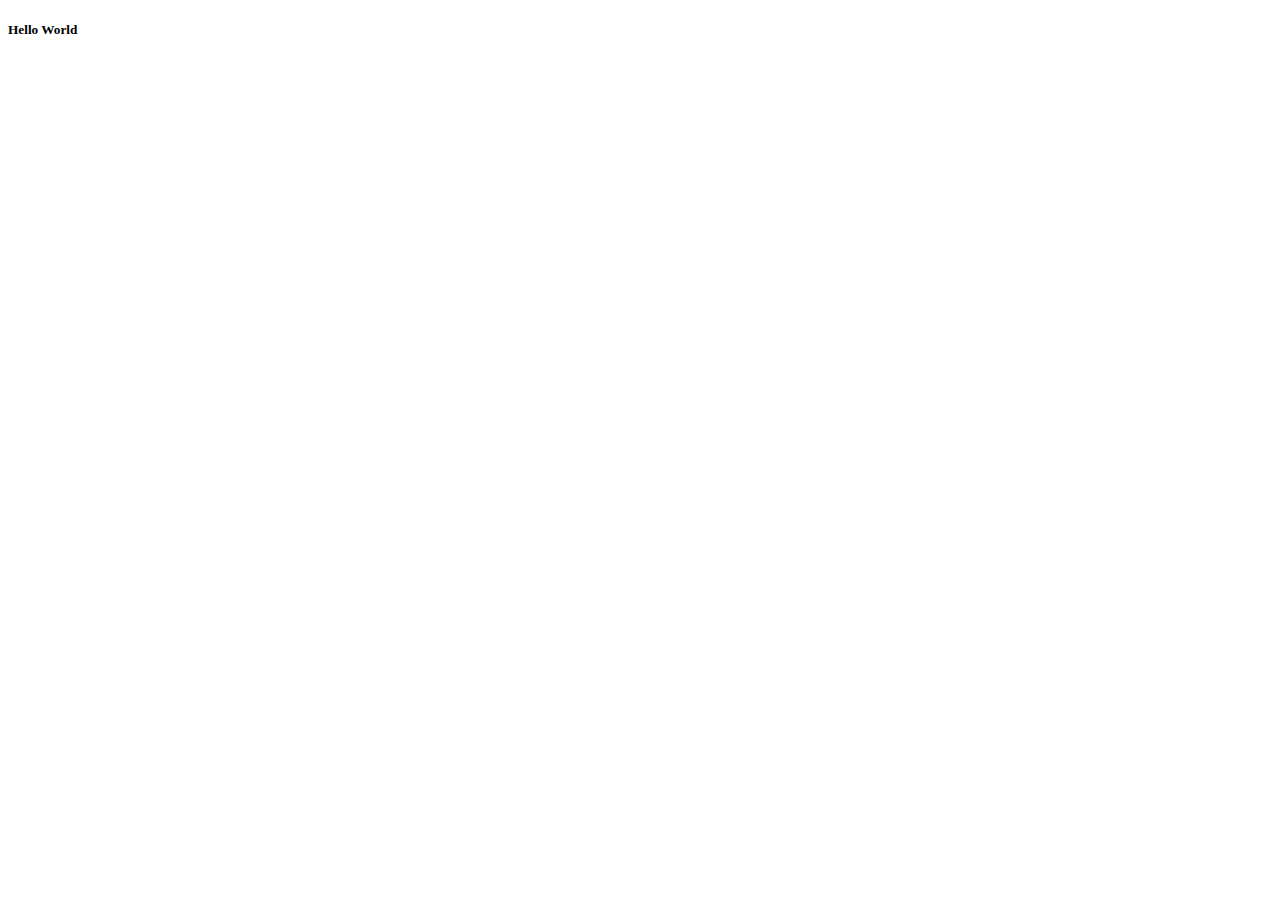
==== index.html @ 35f77bdf "demo" ====
<!DOCTYPE html>
<html lang="en">
<head>
    <meta charset="UTF-8">
    <meta name="viewport" content="width=device-width, initial-scale=1.0">
    <title>Portfolio</title>
</head>
<body>
    <h5>Hello World</h5>
</body>
</html>
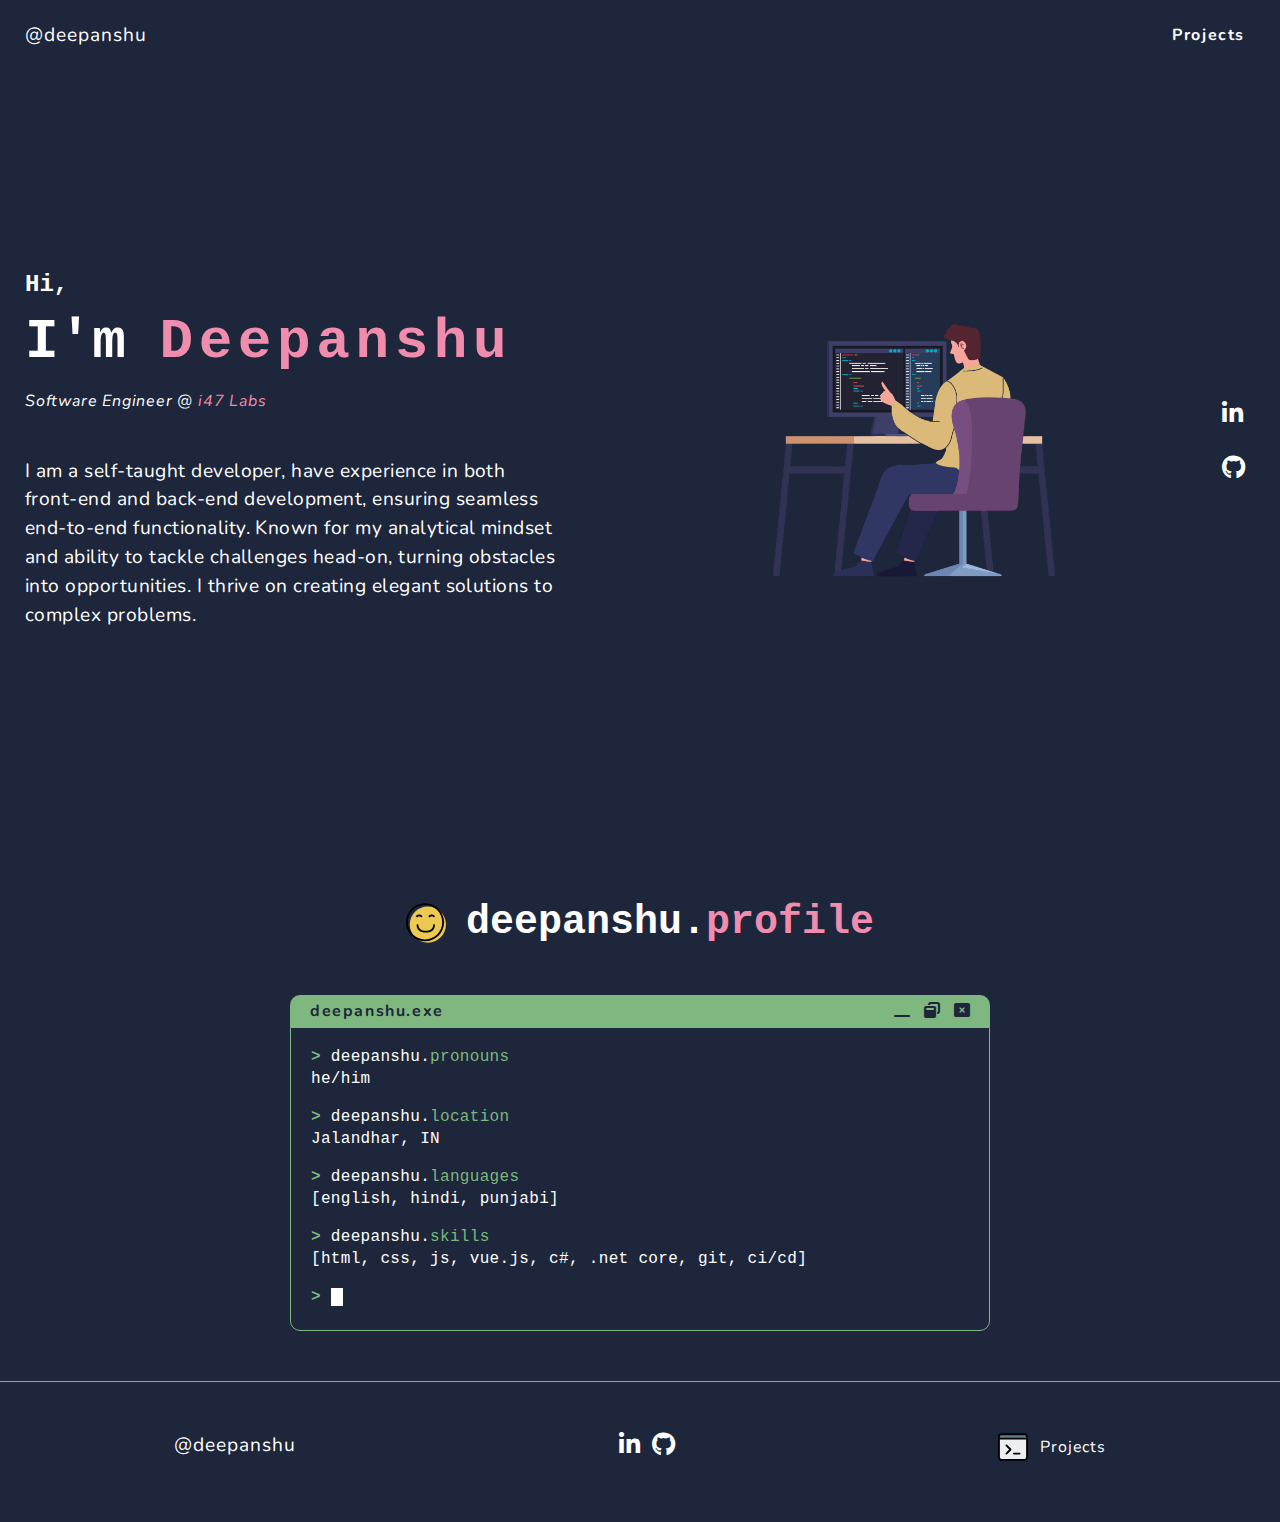
==== commit cc504e92: "initial" ====
--- a/index.html
+++ b/index.html
@@ -1,11 +1,340 @@
-<!DOCTYPE html>
-<html lang="en">
-<head>
-    <meta charset="UTF-8">
-    <meta name="viewport" content="width=device-width, initial-scale=1.0">
-    <title>Portfolio</title>
-</head>
-<body>
-    <h5>Hello World</h5>
-</body>
-</html>+<!DOCTYPE html>
+<html lang="en">
+  <head>
+    <title>Deepanshu</title>
+
+    <link rel="apple-touch-icon" sizes="180x180" href="/apple-touch-icon.png" />
+    <link rel="icon" type="image/png" sizes="32x32" href="/favicon-32x32.png" />
+    <link rel="icon" type="image/png" sizes="16x16" href="/favicon-16x16.png" />
+
+    <meta charset="UTF-8" />
+
+    <meta name="viewport" content="width=device-width, initial-scale=1.0" />
+    <meta name="copyright" content="Deepanshu" />
+    <meta name="description" content="Hi! I'm Deepanshu." />
+    <meta name="robots" content="noindex, nofollow" />
+
+    <link rel="preconnect" href="https://fonts.googleapis.com" />
+    <link rel="preconnect" href="https://fonts.gstatic.com" crossorigin />
+    <link
+      href="https://fonts.googleapis.com/css?family=Nunito"
+      rel="stylesheet"
+    />
+
+    <link
+      rel="stylesheet"
+      href="https://cdnjs.cloudflare.com/ajax/libs/font-awesome/6.2.1/css/all.min.css"
+    />
+
+    <link rel="stylesheet" href="./css/main.css" type="text/css" />
+    <link rel="stylesheet" href="./css/header.css" type="text/css" />
+    <link rel="stylesheet" href="./css/home.css" type="text/css" />
+    <link rel="stylesheet" href="./css/projects.css" type="text/css" />
+    <link rel="stylesheet" href="./css/footer.css" type="text/css" />
+  </head>
+
+  <body>
+    <header class="header">
+      <a href="/" class="header-logo">@deepanshu</a>
+      <nav class="nav">
+        <div class="toggle"><i class="fas fa-bars"></i></div>
+        <ul class="nav-menu">
+          <li class="nav-item"><a href="/projects.html">Projects</a></li>
+        </ul>
+      </nav>
+    </header>
+
+    <main class="main-container home-section">
+      <section id="home">
+        <div class="landing-page-details">
+          <h1 class="small-title">Hi,</h1>
+          <h2 class="big-title">
+            I'm <span class="my-name pink">Deepanshu</span>
+          </h2>
+          <h3 class="medium-title">
+            <em
+              >Software Engineer @
+              <a class="pink" href="https://i47.in/">i47 Labs</a></em
+            >
+          </h3>
+          <div class="short-bio">
+            <p>I am a self-taught developer, have experience in both front-end and back-end development,
+              ensuring seamless end-to-end functionality. Known for my analytical mindset and ability to tackle
+              challenges head-on, turning obstacles into opportunities. I thrive on creating
+              elegant solutions to complex problems.</p>
+          </div>
+        </div>
+        <div class="art-me">
+          <img
+            src="./img/me-icon.png"
+            alt="Icon of me"
+          />
+        </div>
+        <div class="landing-page-socials">
+          <ul>
+            <li class="social-link">
+              <a
+                href="https://www.linkedin.com/in/deepanshur88/"
+                aria-label="LinkedIn"
+                target="_blank"
+              >
+                <i class="fa-brands fa-linkedin-in"></i>
+              </a>
+            </li>
+            <li class="social-link">
+              <a
+                href="https://github.com/deepanshu-dev/"
+                aria-label="GitHub"
+                target="_blank"
+              >
+                <i class="fa-brands fa-github"></i>
+              </a>
+            </li>
+            <!-- <li class="social-link">
+                          <a
+                            href="https://instagram.com/deepanshu"
+                            aria-label="Instagram"
+                            target="_blank"
+                          >
+                            <i class="fa-brands fa-instagram"></i>
+                          </a>
+                        </li>
+                        <li class="social-link">
+                          <a
+                            href="mailto:test@gmail.com"
+                            aria-label="Email"
+                            target="_blank"
+                          >
+                            <i class="fa-regular fa-envelope"></i>
+                          </a>
+                        </li> -->
+          </ul>
+        </div>
+      </section>
+    </main>
+
+    <main class="about-section">
+      <section id="profile">
+        <div class="page-title">
+          <img src="./img/smile.svg" alt="Smile Icon" />
+          <h2>deepanshu.<span class="pink">profile</span></h2>
+        </div>
+
+        <div class="profile-container">
+          <div class="terminal-container">
+            <div class="terminal-header">
+              <div id="terminal-title">deepanshu.exe</div>
+              <div class="right-side-buttons">
+                <i class="fa-solid fa-window-minimize"></i>
+                <i class="fa-solid fa-window-restore"></i>
+                <i class="fa-solid fa-window-close"></i>
+              </div>
+            </div>
+            <div class="terminal-window">
+              <div class="statement">
+                <p class="input">deepanshu.<span class="green">pronouns</span></p>
+                <p class="return">he/him</p>
+              </div>
+              <div class="statement">
+                <p class="input">deepanshu.<span class="green">location</span></p>
+                <p class="return">Jalandhar, IN</p>
+              </div>
+              <!-- <div class="statement">
+                  <p class="input">
+                      deepanshu.<span class="green">resume</span>
+                  </p>
+                  <p class="return">
+                      <a href="/resume.pdf" class="hyperlink">deepanshu.pdf</a>
+                  </p>
+              </div> -->
+              <div class="statement">
+                <p class="input">deepanshu.<span class="green">languages</span></p>
+                <p class="return">[english, hindi, punjabi]</p>
+              </div>
+              <div class="statement">
+                <p class="input">deepanshu.<span class="green">skills</span></p>
+                <p class="return">
+                  [html, css, js, vue.js, c#, .net core, git, ci/cd]
+                </p>
+              </div>
+              <div class="statement">
+                <p class="input bottom"><span></span></p>
+              </div>
+            </div>
+          </div>
+        </div>
+      </section>
+      <section id="education-experience">
+        <!-- <div id="education" class="education-experience-container">
+          <h3>Education</h3>
+          <div class="education-experience-card">
+            <div class="card-info">
+              <h4 class="green">B.Sc. in Information Technology</h4>
+              <p>Doaba College, Jalandhar, IN</p>
+            </div>
+            <div class="card-description">
+              
+            </div>
+          </div>
+
+          <div class="education-experience-card">
+            <div class="card-info">
+              <h4 class="green">Masters in Computer Applications</h4>
+              <p>Lovely Professional University, Phagwara, IN</p>
+            </div>
+            <div class="card-description">
+              
+            </div>
+          </div>
+        </div> -->
+        <!-- <div id="experience" class="education-experience-container">
+          <h3>Experience</h3>
+          <div class="education-experience-card">
+            <div class="card-info">
+              <h4 class="green">Quality Assurance Engineer</h4>
+              <p class="date">May 2022 - Present</p>
+              <p>
+                <a href="https://get.popmenu.com/">Popmenu</a><br />
+                Remote
+              </p>
+            </div>
+            <div class="card-description">
+              <h5>Manual Testing</h5>
+              <p>
+                Develop and execute comprehensive test plans and test cases for
+                manual functional, end-to-end, and regression testing of web
+                applications, ensuring adherence to software requirements and
+                acceptance criteria.
+              </p>
+              <p>
+                Collaborate with cross-functional teams, including software
+                developers, product managers, and UX designers, throughout the
+                SDLC to ensure high-quality delivery of software features,
+                updates, and bug fixes.
+              </p>
+              <p>
+                Create and maintain documentation and resources for product
+                information, testing tools, and methodologies, helping fellow QA
+                engineers and new hires.
+              </p>
+              <h5>Automation</h5>
+              <p>
+                Automate regression testing of specific features in production
+                and staging environments using DataDog Synthetic Tests.
+              </p>
+            </div>
+          </div>
+          <div class="education-experience-card">
+            <div class="card-info">
+              <h4 class="green">Client Support Specialist</h4>
+              <p class="date">Sept 2021 - May 2022</p>
+              <p>
+                <a href="https://get.popmenu.com/">Popmenu</a><br />
+                Remote
+              </p>
+            </div>
+            <div class="card-description">
+              <p>
+                Delivered a consultative approach to build trust and confidence
+                in B2B relationships with restaurateurs, helping them achieve
+                ROI and best practices on their restaurant website.
+              </p>
+              <p>
+                Collaborated with teammates and clients to resolve
+                requests/issues in a timely manner, ensuring proper
+                documentation, notification, escalation, tracking, and follow-up
+                of all incidents.
+              </p>
+              <p>
+                Created and maintained up-to-date documentation and resources to
+                ensure accuracy and relevance of internal and external knowledge
+                bases, improving efficiency and reducing response time.
+              </p>
+            </div>
+          </div>
+        </div> -->
+      </section>
+      <section id="tech-stack">
+        <!-- <h3>Tech Stack</h3>
+        <div class="tech-stack-container">
+          <div class="skill">
+            <img src="./img/git.svg" alt="Git Icon" /><span>Git</span>
+          </div>
+          <div class="skill">
+            <img src="./img/html5.svg" alt="HTML5 Icon" /><span>HTML5</span>
+          </div>
+          <div class="skill">
+            <img src="./img/css3.svg" alt="CSS3 Icon" /><span>CSS3</span>
+          </div>
+          <div class="skill">
+            <img src="./img/markdown.svg" alt="Markdown Icon" /><span
+              >Markdown</span
+            >
+          </div>
+          <div class="skill">
+            <img src="./img/vscode.svg" alt="VS Code Icon" /><span
+              >VS Code</span
+            >
+          </div>
+        </div> -->
+      </section>
+    </main>
+
+    <footer class="footer-container">
+      <div class="footer">
+        <div class="footer-column">
+          <a href="/" class="footer-logo">@deepanshu</a>
+        </div>
+        <div class="footer-column">
+          <div class="socials">
+            <ul>
+              <li class="social-link">
+                <a
+                  href="https://www.linkedin.com/in/deepanshur88/"
+                  aria-label="LinkedIn"
+                  target="_blank"
+                >
+                  <i class="fa-brands fa-linkedin-in"></i>
+                </a>
+              </li>
+              <li class="social-link">
+                <a
+                  href="https://github.com/deepanshu-dev/"
+                  aria-label="GitHub"
+                  target="_blank"
+                >
+                  <i class="fa-brands fa-github"></i>
+                </a>
+              </li>
+              <!-- <li class="social-link">
+                    <a
+                    href="https://instagram.com/deepanshu"
+                    aria-label="Instagram"
+                    target="_blank"
+                    >
+                    <i class="fa-brands fa-instagram"></i>
+                    </a>
+                </li>
+                <li class="social-link">
+                    <a
+                    href="mailto:test@gmail.com"
+                    aria-label="Email"
+                    target="_blank"
+                    >
+                    <i class="fa-solid fa-envelope"></i>
+                    </a>
+                </li> -->
+            </ul>
+          </div>
+        </div>
+        <div class="footer-column">
+          <a href="/projects.html" class="footer-button">
+            <img src="./img/coding.svg" alt="Code Icon" />
+            Projects
+          </a>
+        </div>
+      </div>
+    </footer>
+    <script src="./js/main.js"></script>
+  </body>
+</html>
--- a/css/main.css
+++ b/css/main.css
@@ -0,0 +1,125 @@
+* {
+    margin: 0;
+    padding: 0;
+    box-sizing: border-box;
+    font-family: 'Nunito', sans-serif;
+    font-size: 16px;
+    font-weight: 400;
+    color: #FFFFFF;
+    scroll-behavior: smooth;
+}
+
+body {
+    background-color: #1D263B;
+}
+
+h1, h2, h3 {
+    font-family: 'Fira Mono', monospace;
+}
+
+h2 {
+    margin: 0 auto;
+    text-align: center;
+    font-size: 1.75em;
+    font-weight: 700;
+}
+
+h3 {
+    margin: 0 auto;
+    text-align: center;
+    font-size: 1.4em;
+    font-weight: 700;
+    letter-spacing: 0.1em;
+}
+
+a, span {
+    font-family: inherit;
+    font-size: inherit;
+    font-weight: inherit;
+}
+
+.green {
+    color: #7EB77F;
+}
+
+.bold {
+    font-weight: 700;
+}
+
+.pink {
+    font-family: inherit;
+    font-size: inherit;
+    font-weight: inherit;
+    color: #F08CAE;
+}
+
+ul {
+    list-style-type: none;
+}
+
+.social-link a i {
+    transition: all 0.2s ease;
+}
+
+.social-link a i:hover {
+    color: #F08CAE;
+}
+
+.main-container {
+    margin: 0 auto;
+    padding: 0 25px;
+    text-align: center;
+    max-width: 1600px;
+}
+
+section {
+    margin: 0 auto;
+    display: flex;
+    flex-direction: column;
+    justify-content: center;
+    text-align: left;
+}
+
+section .hyperlink {
+    color: #F08CAE;
+    font-weight: 700;
+    text-decoration: underline;
+    transition: all 0.2s ease;
+}
+
+section .hyperlink:hover {
+    color: #7EB77F;
+}
+
+.section-description {
+    margin: 50px auto 0 auto;
+    text-align: center;
+    max-width: 1000px;
+    line-height: 1.5em;
+    letter-spacing: 0.025em;
+}
+
+.page-title {
+    margin: 0 auto;
+    display: flex;
+    justify-content: center;
+    align-items: center;
+}
+
+.page-title img {
+    height: 40px;
+    width: auto;
+    margin-right: 5px;
+}
+
+@media only screen and (min-width: 768px) {
+    h2 {
+        font-size: 2.5em;
+    }
+    h3 {
+        font-size: 2em;
+    }
+    .page-title img {
+        margin-right: 20px;
+    }
+}--- a/css/header.css
+++ b/css/header.css
@@ -0,0 +1,102 @@
+a {
+    text-decoration: none;
+}
+
+header {
+    margin: 0 auto;
+    width: 100%;
+    max-width: 1600px;
+    display: flex;
+    flex-direction: row;
+    justify-content: space-between;
+    text-align: center;
+    align-items: center;
+    height: 70px;
+    padding: 0 15px;
+    z-index: 2;
+    background-color: #1D263B;
+}
+
+.header-logo {
+    padding: 10px;
+    font-size: 1.2em;
+    letter-spacing: 0.05em;
+}
+
+.nav-menu {
+    list-style-type: none;
+    position: absolute;
+    display: flex;
+    justify-content: space-evenly;
+    flex-direction: column;
+    align-items: center;
+    left: 0;
+}
+
+.nav-item {
+    text-align: center;
+    display: none;
+}
+
+.nav-item a {
+    display: block;
+    padding: 20px;
+    font-weight: 700;
+    width: 100vw;
+    letter-spacing: 0.1em;
+    transition: all 0.2s ease;
+    color: #1D263B;
+}
+
+.nav-item a:hover, .nav-item a:focus {
+    color: #F08CAE;
+    text-decoration: underline;
+}
+
+.active {
+    background-color: white;
+}
+
+.active .nav-item {
+    display: block;
+}
+
+.toggle {
+    padding: 1.1em;
+}
+
+.toggle i {
+    font-size: 2em;
+}
+
+@media only screen and (min-width: 768px) {
+    .nav {
+        display: flex;
+        text-align: center;
+        justify-content: space-between;
+        align-items: center;
+    }
+    .nav-menu {
+        position: relative;
+        align-items: center;
+        flex-direction: row;
+        background-color: #1D263B;
+        height: fit-content;
+        height: -moz-fit-content;
+    }
+    .nav-item {
+        position: relative;
+        display: block;
+        width: fit-content;
+        width: -moz-fit-content;
+        margin: 0;
+    }
+    .nav-item a {
+        width: fit-content;
+        width: -moz-fit-content;
+        color: #FFFFFF;
+    }
+    .toggle {
+        display: none;
+    }
+}--- a/css/home.css
+++ b/css/home.css
@@ -0,0 +1,402 @@
+.main-container {
+    margin: -70px auto 0 auto;
+}
+
+/* --- LANDING PAGE --- */
+
+#home {
+    align-items: center;
+    justify-content: space-between;
+    min-height: 100vh;
+}
+
+.landing-page-details {
+    margin: auto 0;
+    display: flex;
+    flex-direction: column;
+    justify-content: center;
+}
+
+.landing-page-socials ul {
+    display: flex;
+    flex-direction: row;
+    margin-bottom: 20px;
+}
+
+.landing-page-socials ul li a i {
+    font-size: 1.5em;
+    padding: 10px;
+    margin: 0 5px;
+}
+
+.small-title {
+    text-align: left;
+    font-size: 1.5em;
+    font-weight: 700;
+    margin-bottom: 0.5em;
+}
+
+.big-title {
+    margin: 0;
+    text-align: left;
+    font-weight: 700;
+    font-size: 2.75em;
+    letter-spacing: 0;
+}
+
+.my-name {
+    letter-spacing: 0.1em;
+    font-family: 'Fira Code', monospace;
+}
+
+h3 {
+    margin: 5px 0 0 0;
+    text-align: left;
+}
+
+h3 em {
+    color: white;
+    letter-spacing: 0.05em;
+}
+
+h3 a:hover {
+    color: #7EB77F;
+    text-decoration: underline;
+}
+
+.short-bio {
+    margin-top: 1em;
+    display: flex;
+    flex-direction: column;
+    align-items: flex-start;
+}
+
+.short-bio p {
+    margin-top: 25px;
+    font-size: 1.2em;
+    line-height: 1.5em;
+    letter-spacing: 0.025em;
+}
+
+.cta-container {
+    display: flex;
+    justify-content: center;
+}
+
+.cta {
+    display: flex;
+    text-align: center;
+    align-items: center;
+    width: fit-content;
+    width: -moz-fit-content;
+    padding: 10px 12px;
+    border-radius: 15px;
+    border: 1px solid #FFFFFF;
+    font-weight: 700;
+    letter-spacing: 0.05em;
+    color: #1D263B;
+    background-color: #FFFFFF;
+    margin-top: 50px;
+    transition: all 0.2s ease;
+    cursor: pointer;
+}
+
+.cta img {
+    height: 25px;
+    width: 25px;
+}
+
+.cta span {
+    margin-left: 10px;
+    color: #1D263B;
+    font-weight: 700;
+}
+
+.email-button {
+    border: 1px solid #F08CAE;
+    background-color: #F08CAE;
+}
+
+.cta:hover {
+    border: 1px solid #7EB77F;
+    background-color: #7EB77F;
+    padding: 10px 20px;
+}
+
+.art-me {
+    display: none;
+    height: 350px;
+}
+
+.art-me img {
+    height: 100%;
+}
+
+@media only screen and (min-width: 768px) {
+    .big-title {
+        font-size: 3.5em;
+    }
+
+    .short-bio {
+        max-width: 90%;
+    }
+
+    .art-me {
+        display: block;
+    }
+
+    #home {
+        flex-direction: row;
+    }
+
+    .landing-page-socials ul {
+        flex-direction: column;
+    }
+
+    .landing-page-socials ul li a i {
+        margin: 5px 0;
+    }
+
+    .email-container {
+        margin: 0;
+    }
+}
+
+@media only screen and (min-width: 1000px) {
+    #home {
+        gap: 10%;
+    }
+}
+
+h4, h5 {
+    font-weight: 700;
+    letter-spacing: 0.05em;
+}
+
+.date {
+    font-style: italic;
+}
+
+/* --- PROFILE --- */
+
+.profile-container {
+    margin-top: 25px;
+    display: flex;
+    flex-direction: column;
+    align-items: center;
+    padding: 0 25px;
+}
+
+.me-icon-container {
+    width: 200px;
+    height: auto;
+    object-fit: contain;
+    text-align: center;
+}
+
+.me-icon {
+    height: 100%;
+    width: 100%;
+}
+
+.terminal-container {
+    max-width: 700px;
+    width: 100%;
+    margin-top: 25px;
+}
+
+.terminal-header {
+    padding: 5px 20px;
+    display: flex;
+    text-align: center;
+    justify-content: space-between;
+    border-radius: 10px 10px 0 0;
+    background-color: #7EB77F;
+}
+
+#terminal-title {
+    font-weight: 700;
+    color: #1D263B;
+    letter-spacing: 0.1em;
+}
+
+.right-side-buttons i {
+    color: #1D263B;
+}
+
+.right-side-buttons i:not(:last-child) {
+    margin-right: 10px;
+}
+
+.terminal-window {
+    padding: 20px;
+    border-radius: 0 0 10px 10px;
+    text-align: left;
+    border: 1px solid #7EB77F;
+}
+
+.terminal-window div, .terminal-window div p {
+    font-family: 'Fira Code', monospace;
+    letter-spacing: 0.02em;
+}
+
+.terminal-window div:not(:last-child) {
+    margin-bottom: 20px;
+}
+
+.terminal-window div p {
+    margin-bottom: 0.25em;
+}
+
+.input::before {
+    content: ">\A0";
+    color: #7EB77F;
+    font-weight: 700;
+}
+
+.bottom span {
+    content: "\A0";
+    border-right: 12px solid;
+    animation: blink 1s steps(1) infinite;
+}
+
+@keyframes blink {
+    50% {
+        border-color: transparent;
+    }
+}
+
+/* --- EDUCATION & EXPERIENCE --- */
+
+.education-experience-container h3 {
+    margin-bottom: 50px;
+}
+
+#experience {
+    margin-top: 50px;
+}
+
+.education-experience-card {
+    margin-top: 25px;
+}
+
+.card-info p {
+    margin-top: 0.35em;
+}
+
+.card-info p a:hover {
+    color: #F08CAE;
+}
+
+.card-description {
+    margin: 15px 0 0 15px;
+}
+
+.card-description p:not(:first-child) {
+    margin-top: 0.35em;
+}
+
+.card-description p::before {
+    content: ">\A0";
+    color: #7EB77F;
+    font-weight: 700;
+}
+
+.card-description h5:not(:first-child) {
+    margin-top: 10px;
+}
+
+/* --- TECH STACK --- */
+
+.tech-stack-container {
+    margin: 50px auto 0 auto;
+    max-width: 1000px;
+    display: flex;
+    flex-wrap: wrap;
+    text-align: center;
+    justify-content: center;
+    align-items: center;
+}
+
+.skill {
+    border-radius: 12px;
+    margin: 10px;
+    border: 2px solid #7EB77F;
+    padding: 8px 10px;
+    display: flex;
+    align-items: center;
+    text-align: center;
+}
+
+.skill span {
+    margin-left: 10px;
+}
+
+/* --- ALL SOCIAL MEDIA --- */
+
+.social-media-list {
+    margin: 50px auto 0 auto;
+    width: fit-content;
+    width: -moz-fit-content;
+    display: flex;
+    flex-direction: column;
+    text-align: left;
+}
+
+.social-media-item {
+    display: flex;
+    text-align: center;
+    align-items: center;
+    padding: 5px 0;
+}
+
+.social-media-item:hover {
+    color: #F08CAE;
+}
+
+.social-media-item i {
+    margin-right: 15px;
+    font-size: 1.5em;
+}
+
+.social-media-item:not(:last-child) {
+    margin-bottom: 10px;
+}
+
+@media only screen and (min-width: 768px) {
+    /* .profile-container {
+        margin: 50px auto 0 auto;
+        flex-direction: row;
+        justify-content: center;
+        align-items: center;
+        width: 70%;
+    }
+
+    .terminal-container {
+        flex-grow: 1;
+        margin: 0;
+    }
+
+    .me-icon-container {
+        width: 300px;
+        height: auto;
+    } */
+
+    .education-experience-card {
+        display: flex;
+        justify-content: space-between;
+    }
+
+    .card-info {
+        width: 40%;
+    }
+
+    .card-description {
+        width: 60%;
+        margin-top: 0;
+    }
+
+    .section-description {
+        margin: 50px auto 0 auto;
+    }
+}--- a/css/projects.css
+++ b/css/projects.css
@@ -0,0 +1,117 @@
+em {
+    color: #1D263B;
+}
+
+.projects {
+    padding-top: 100px;
+    max-width: 1200px;
+}
+
+.project-cards-container {
+    margin-top: 50px;
+    height: fit-content;
+    height: -moz-fit-content;
+}
+
+.card {
+    display: inline-flex;
+    flex-direction: column;
+    color: #1D263B;
+}
+
+.card:not(:last-child) {
+    margin: 0 auto 2em auto;
+}
+
+.card-preview-img {
+    max-width: 100%;
+    border-radius: 10px 10px 0 0;
+    padding: 5px;
+    background-color: white;
+}
+
+.card-info {
+    padding: 25px;
+    background-color: #FFFFFF;
+    border-radius: 0 0 10px 10px;
+    width: 100%;
+}
+
+.card-info p {
+    margin-top: 0.35em;
+}
+
+.card-info p a:hover {
+    color: #F08CAE;
+}
+
+.has-no-preview .card-info {
+    border-radius: 10px;
+}
+
+.title-and-links {
+    display: flex;
+    justify-content: space-between;
+    align-items: center;
+    margin-bottom: 10px;
+}
+
+.project-title {
+    font-size: 1.2em;
+    font-weight: 700;
+    letter-spacing: 0.05em;
+    color: #1D263B;
+}
+
+.project-links {
+    display: flex;
+    flex-wrap: nowrap;
+}
+
+.project-links a i {
+    padding: 5px;
+}
+
+.project-links a i {
+    color: #F08CAE;
+    font-size: 1.2em;
+    transition: all 0.2s ease;
+}
+
+.project-links a i:hover {
+    font-size: 1.25em;
+    padding: 2px 5px;
+    color: #7EB77F;
+}
+
+.project-links a:last-child {
+    margin-left: 5px;
+}
+
+.project-skills {
+    margin-bottom: 12px;
+    padding-bottom: 12px;
+    border-bottom: 1px solid #7EB77F;
+}
+
+.project-skills span {
+    color: #0FA3B1;
+    font-weight: 700;
+    font-size: 0.9em;
+    letter-spacing: 0.05em;
+}
+
+.project-skills span:not(:last-child) {
+    margin-right: 10px;
+}
+
+.project-description {
+    color: #1D263B;
+}
+
+@media only screen and (min-width: 768px) {
+    .project-cards-container {
+        column-count: 2;
+        column-gap: 2em;
+    }
+}--- a/css/footer.css
+++ b/css/footer.css
@@ -0,0 +1,82 @@
+.footer-container {
+    border-top: 1px solid #7EB77F;
+    margin-top: 50px;
+    padding: 50px 0;
+}
+
+.footer {
+    margin: 0 auto;
+    padding: 0 25px;
+    display: flex;
+    flex-direction: column;
+    justify-content: center;
+    text-align: center;
+    align-items: center;
+    flex-wrap: wrap;
+    gap: 25px;
+}
+
+.footer-column {
+    margin: 0 auto;
+    display: flex;
+    flex-direction: column;
+    align-items: center;
+    align-self: flex-start;
+}
+
+.footer-logo {
+    font-size: 1.2em;
+    /* margin-bottom: 5px; */
+    letter-spacing: 0.05em;
+}
+
+.socials ul {
+    display: flex;
+    flex-direction: row;
+    align-items: center;
+    text-align: center;
+}
+
+.socials ul li:not(:last-child) {
+    margin-right: 12px;
+}
+
+.socials ul li a i {
+    font-size: 1.5em;
+}
+
+.copyright {
+    margin-top: 5px;
+    letter-spacing: 0.05em;
+}
+
+.footer-button {
+    display: flex;
+    text-align: center;
+    align-items: center;
+    letter-spacing: 0.05em;
+    transition: all 0.2s ease;
+}
+
+.footer-button:hover {
+    text-decoration: underline;
+    color: #F08CAE;
+}
+
+.footer-button:not(:last-child) {
+    margin-bottom: 25px;
+}
+
+.footer-button img {
+    margin-right: 12px;
+}
+
+@media only screen and (min-width: 768px) {
+    .footer {
+        margin: 0 auto;
+        padding: 0 25px;
+        flex-direction: row;
+        justify-content: space-between;
+        max-width: 1600px;
+    }
+}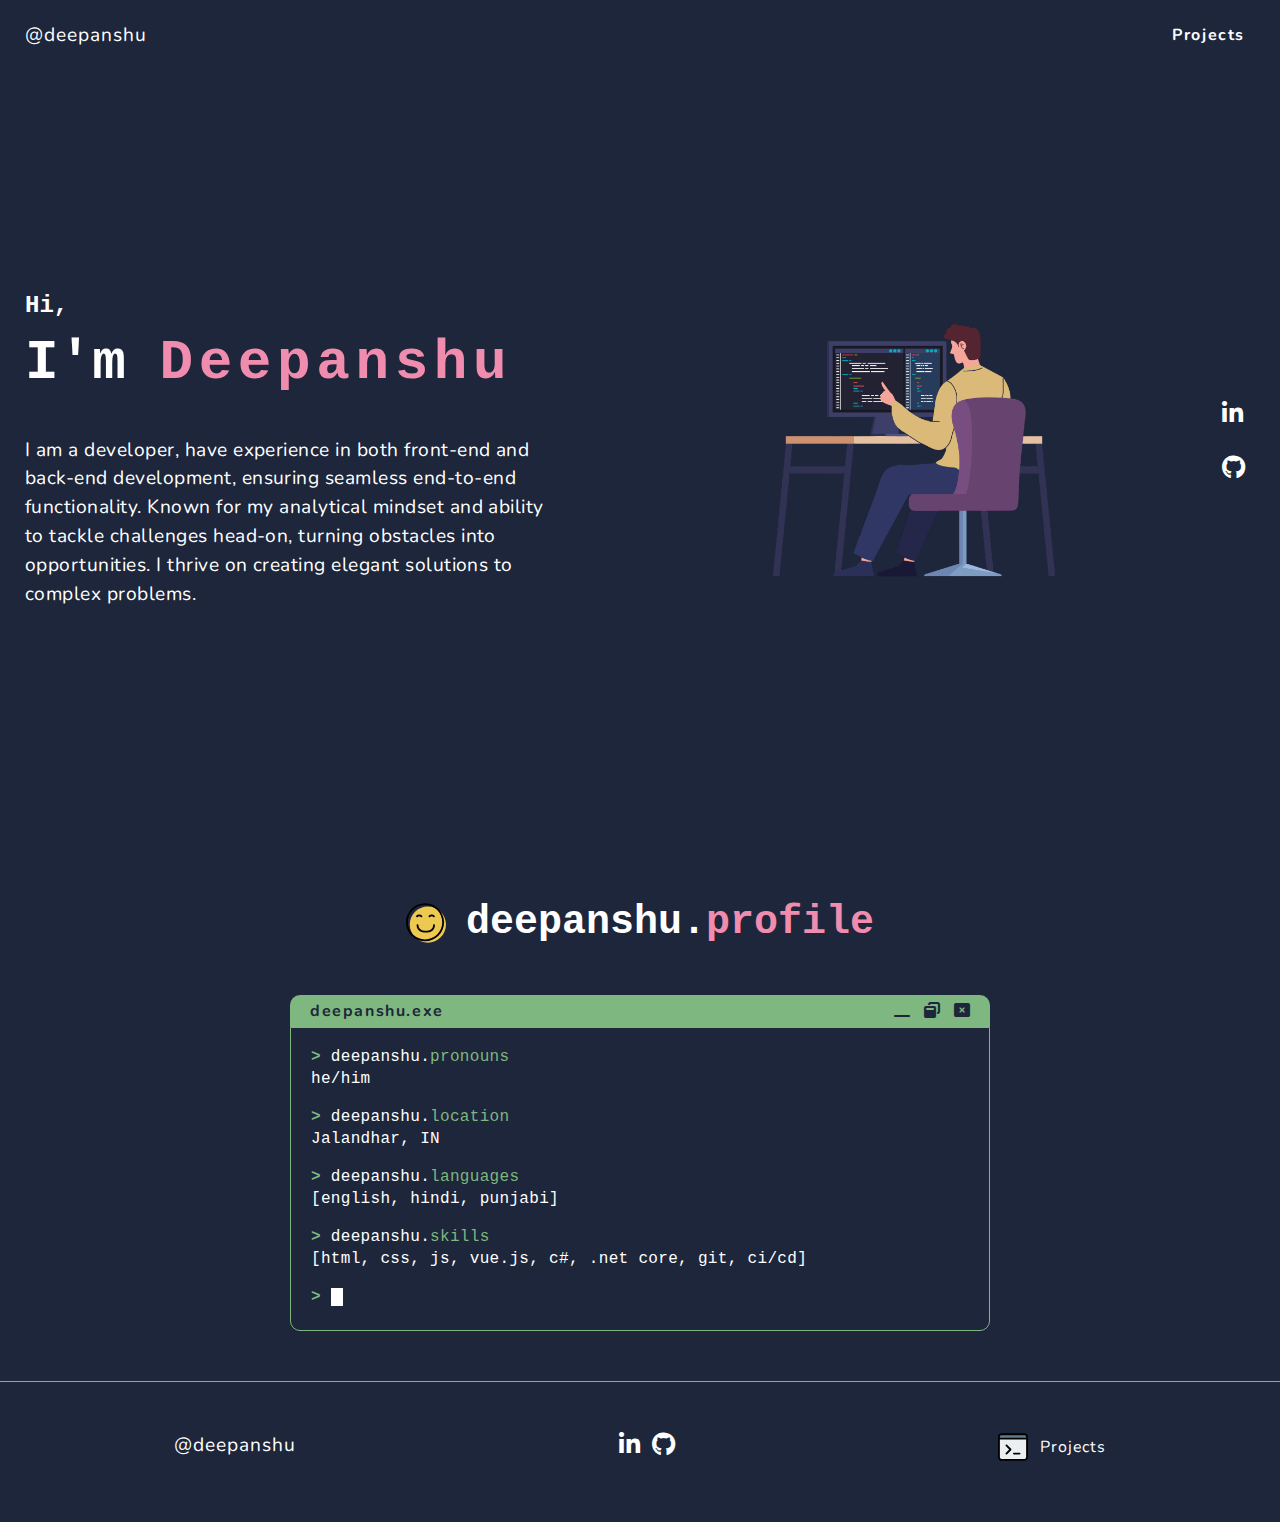
==== commit fe92440f: "commented dummy project and removed old company" ====
--- a/index.html
+++ b/index.html
@@ -51,14 +51,14 @@
           <h2 class="big-title">
             I'm <span class="my-name pink">Deepanshu</span>
           </h2>
-          <h3 class="medium-title">
+          <!-- <h3 class="medium-title">
             <em
               >Software Engineer @
-              <a class="pink" href="https://i47.in/">i47 Labs</a></em
-            >
-          </h3>
+              <a class="pink" href=""></a>
+            </em>
+          </h3> -->
           <div class="short-bio">
-            <p>I am a self-taught developer, have experience in both front-end and back-end development,
+            <p>I am a developer, have experience in both front-end and back-end development,
               ensuring seamless end-to-end functionality. Known for my analytical mindset and ability to tackle
               challenges head-on, turning obstacles into opportunities. I thrive on creating
               elegant solutions to complex problems.</p>
